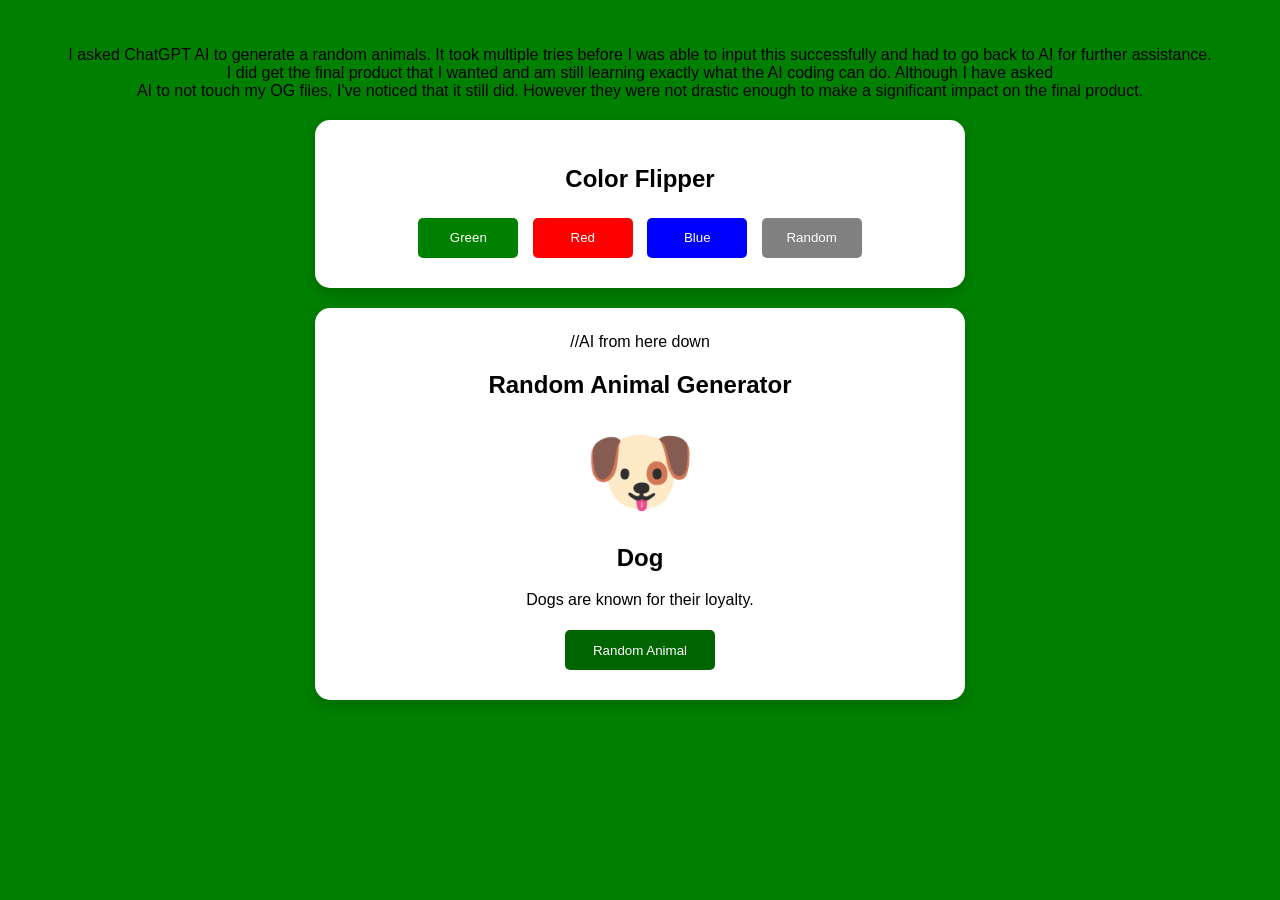
==== AI- interaction.html @ de413606 "Experimented with the power of AI coding and added in js and html feature of animal randomizer thoug" ====
<!DOCTYPE html>
<html lang="en">

<head>
    <meta charset="UTF-8">
    <meta name="viewport" content="width=device-width, initial-scale=1.0">
    <title>AI Interaction</title>
    <script src="AI-interaction.js" defer></script>
</head>
<p>I asked ChatGPT AI to generate a random animals. 
It took multiple tries before I was able to input this successfully and had to go back to AI for further assistance.<br>
I did get the final product that I wanted and am still learning exactly what the AI coding can do. Although I have asked <br>
AI to not touch my OG files, I've noticed that it still did. However they were not drastic enough to make a significant impact on the final product. </p>
<body>

    <section class="card">
        <h1>Color Flipper</h1>

        <button id="green">Green</button>
        <button id="red">Red</button>
        <button id="blue">Blue</button>
        <button id="randomColor">Random</button>
    </section>

    <section class="card">//AI from here down
        <h1>Random Animal Generator</h1>

        <div id="animalEmoji">🐶</div>
        <h2 id="animalName">Dog</h2>
        <p id="animalFact">Dogs are known for their loyalty.</p>

        <button id="randomAnimal">Random Animal</button>
    </section>

</body>

</html>
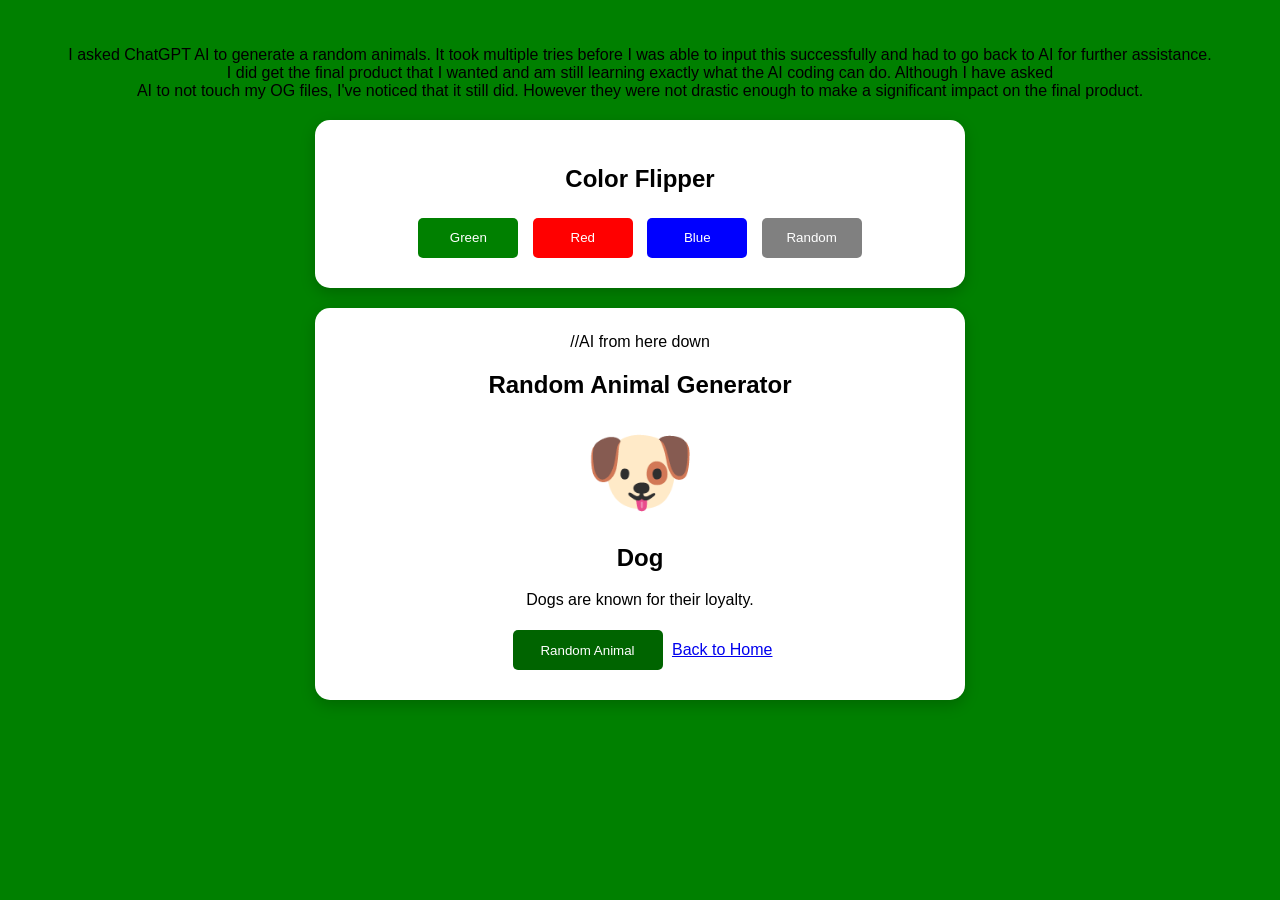
==== commit 1b278efe: "Added main structure and basic designs" ====
--- a/AI- interaction.html
+++ b/AI- interaction.html
@@ -30,6 +30,7 @@
         <p id="animalFact">Dogs are known for their loyalty.</p>
 
         <button id="randomAnimal">Random Animal</button>
+        <a href="index.html">Back to Home</a>
     </section>
 
 </body>
